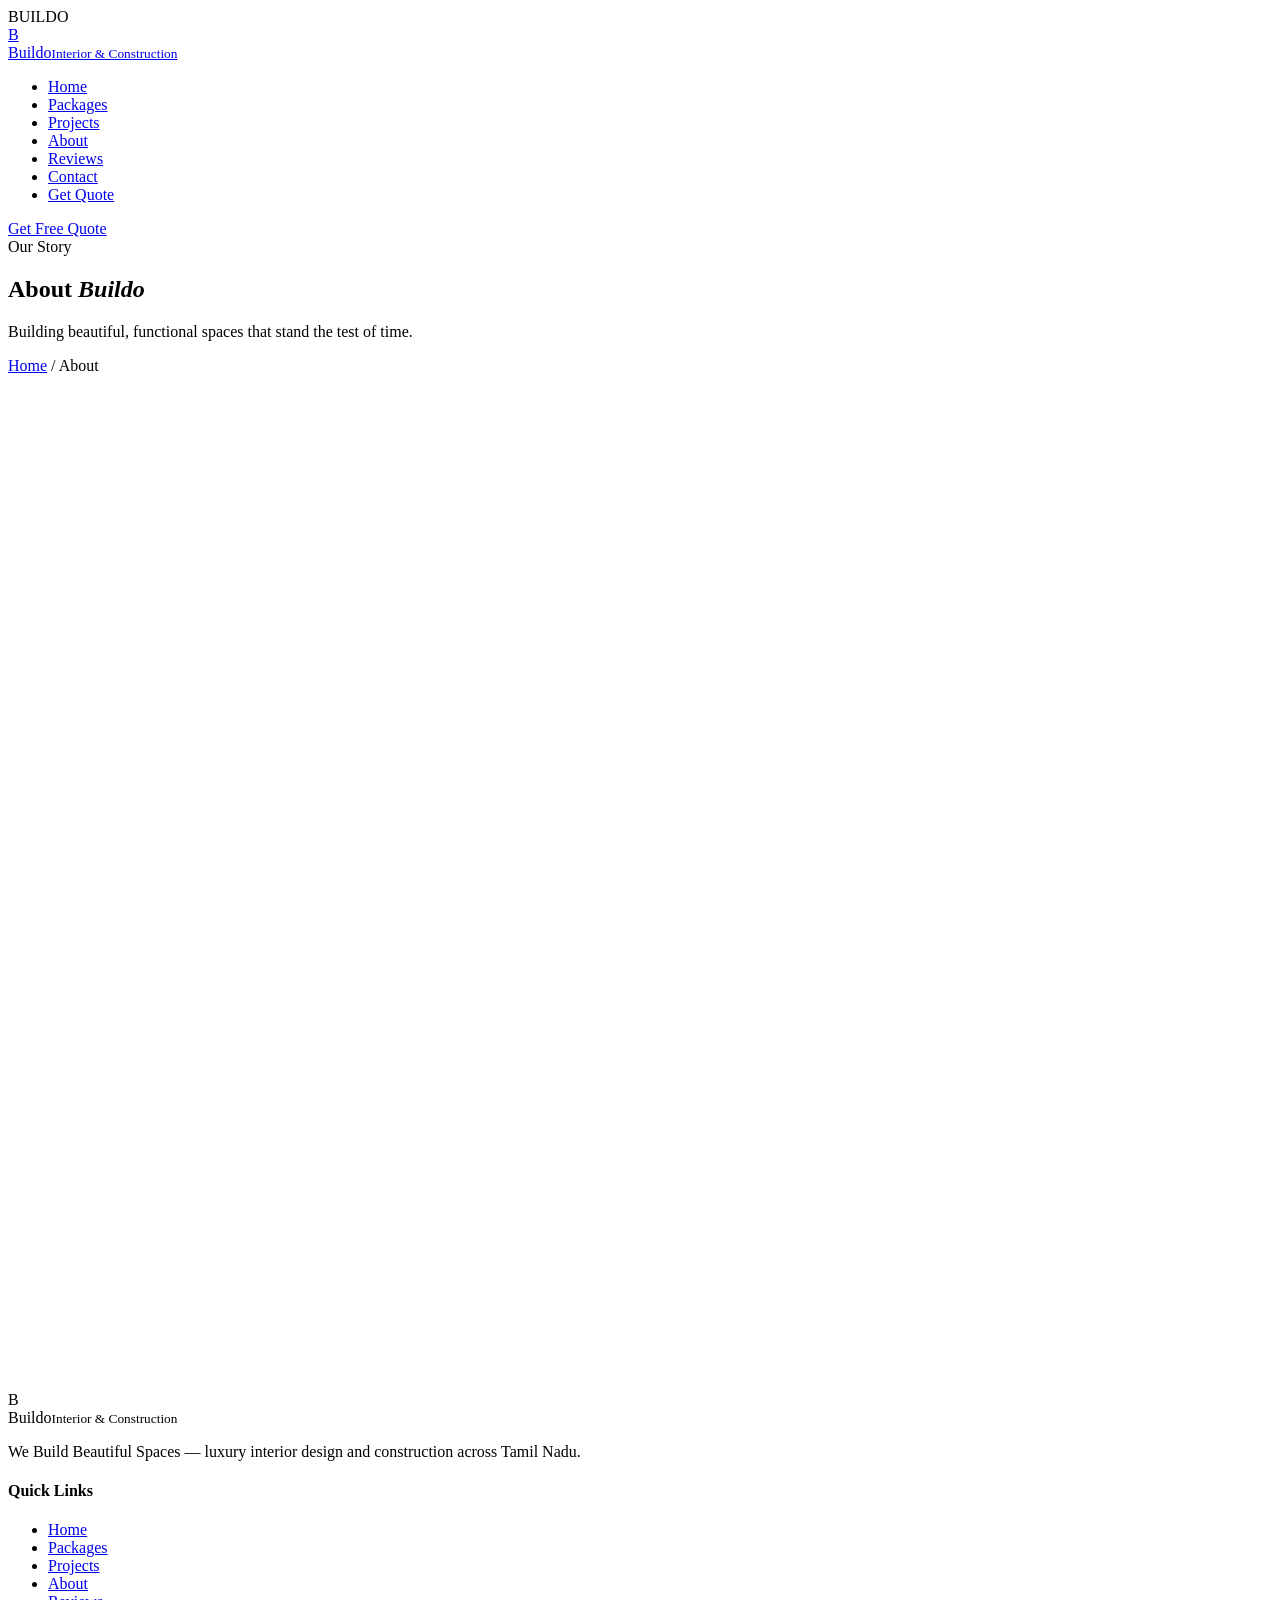
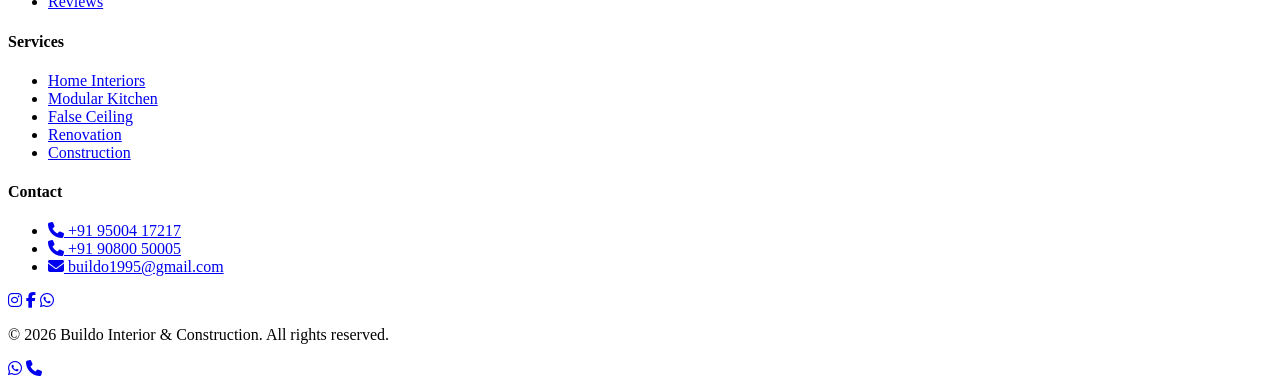
==== about.html @ f201aa7a "Add files via upload" ====
<!DOCTYPE html>
<html lang="en">
<head>
<meta charset="UTF-8">
<meta name="viewport" content="width=device-width, initial-scale=1.0">
<meta name="description" content="Learn about Buildo Interior & Construction — our story, vision, mission, quality commitment and journey.">
<meta name="keywords" content="interior design, modular kitchen, false ceiling, home interiors, construction company, Tamil Nadu, Buildo">
<title>About Us | Buildo Interior &amp; Construction</title>
<link rel="stylesheet" href="https://cdnjs.cloudflare.com/ajax/libs/font-awesome/6.5.0/css/all.min.css">
<link href="https://fonts.googleapis.com/css2?family=Poppins:wght@300;400;500;600;700;800&family=Playfair+Display:wght@500;600;700;800&display=swap" rel="stylesheet">
<link href="https://unpkg.com/aos@2.3.1/dist/aos.css" rel="stylesheet">
<link rel="stylesheet" href="assets/style.css">
<script type="application/ld+json">
{
  "@context": "https://schema.org",
  "@type": "HomeAndConstructionBusiness",
  "name": "Buildo Interior & Construction",
  "description": "Interior Design, Home Interiors, Modular Kitchen, False Ceiling, Renovation, Residential & Commercial Construction.",
  "telephone": "+91 9500417217",
  "priceRange": "\u20b92400 - \u20b92800 per sq.ft",
  "sameAs": ["https://www.instagram.com/buildo.in", "https://www.facebook.com/share/19HdktDzDb/?mibextid=wwXIfr"]
}
</script>
</head>
<body>

<div id="loader">
  <div class="loader-logo">BUILD<span>O</span></div>
  <div class="loader-bar"></div>
</div>
<div id="scrollProgress"></div>

<nav class="navbar" id="navbar">
  <div class="nav-container">
    <a href="index.html" class="logo">
      <div class="logo-mark">B</div>
      <div class="logo-text">Buildo<small>Interior &amp; Construction</small></div>
    </a>
    <ul class="nav-links" id="navLinks">
      <li><a href="index.html">Home</a></li>
      <li><a href="packages.html">Packages</a></li>
      <li><a href="projects.html">Projects</a></li>
      <li><a href="about.html" class="active">About</a></li>
      <li><a href="reviews.html">Reviews</a></li>
      <li><a href="contact.html">Contact</a></li>
      <li><a href="quote.html">Get Quote</a></li>
    </ul>
    <a href="quote.html" class="nav-cta">Get Free Quote</a>
    <div class="hamburger" id="hamburger"><span></span><span></span><span></span></div>
  </div>
</nav>

<section class="page-banner">
  <div class="container">
    <div class="eyebrow">Our Story</div>
    <h1>About <em>Buildo</em></h1>
    <p>Building beautiful, functional spaces that stand the test of time.</p>
    <div class="breadcrumb"><a href="index.html">Home</a> / About</div>
  </div>
</section>

<section class="about-page">
  <div class="container">
    <div class="about-grid">
      <div data-aos="fade-right">
        <div class="eyebrow">Who We Are</div>
        <h2 class="sec-title">Our <em>Story</em></h2>
        <p>Buildo Interior &amp; Construction was founded with a simple promise &mdash; to build beautiful, functional spaces that stand the test of time. From modular kitchens to full residential construction, we bring together design sensibility and engineering discipline under one roof.</p>
        <p>[Editable &mdash; add your founding story, years in business, and notable milestones here.]</p>
      </div>
      <div data-aos="fade-left">
        <div class="vm-grid">
          <div class="vm-card glass"><i class="fas fa-eye"></i><h4>Our Vision</h4><p>To be Tamil Nadu's most trusted name in interior design and construction, known for craftsmanship and integrity.</p></div>
          <div class="vm-card glass"><i class="fas fa-bullseye"></i><h4>Our Mission</h4><p>Deliver premium spaces on time and on budget, with transparent pricing and dependable execution.</p></div>
          <div class="vm-card glass"><i class="fas fa-award"></i><h4>Quality Commitment</h4><p>Only trusted, verified material brands go into every Buildo project &mdash; no compromises.</p></div>
          <div class="vm-card glass"><i class="fas fa-handshake"></i><h4>Transparent Pricing</h4><p>Clear per sq.ft packages with itemised inclusions &mdash; no hidden surprises.</p></div>
        </div>
      </div>
    </div>

    <div class="sec-head center" data-aos="fade-up">
      <div class="eyebrow">Our Journey</div>
      <h2 class="sec-title">Milestones</h2>
    </div>
    <ul class="about-timeline">
      <li data-aos="fade-up"><h4>[Editable Year]</h4><p>Buildo founded, first residential projects completed.</p></li>
      <li data-aos="fade-up" data-aos-delay="100"><h4>[Editable Year]</h4><p>Expanded into full interior design &amp; modular kitchen services.</p></li>
      <li data-aos="fade-up" data-aos-delay="200"><h4>[Editable Year]</h4><p>Crossed 100+ completed residential &amp; commercial projects.</p></li>
      <li data-aos="fade-up" data-aos-delay="300"><h4>Today</h4><p>Trusted by families and businesses for turnkey construction &amp; interiors.</p></li>
    </ul>
  </div>
</section>

<footer class="footer">
  <div class="container">
    <div class="footer-grid">
      <div class="footer-brand">
        <div class="logo">
          <div class="logo-mark">B</div>
          <div class="logo-text">Buildo<small>Interior &amp; Construction</small></div>
        </div>
        <p>We Build Beautiful Spaces &mdash; luxury interior design and construction across Tamil Nadu.</p>
      </div>
      <div>
        <h4>Quick Links</h4>
        <ul>
          <li><a href="index.html">Home</a></li>
          <li><a href="packages.html">Packages</a></li>
          <li><a href="projects.html">Projects</a></li>
          <li><a href="about.html">About</a></li>
          <li><a href="reviews.html">Reviews</a></li>
        </ul>
      </div>
      <div>
        <h4>Services</h4>
        <ul>
          <li><a href="index.html#services-section">Home Interiors</a></li>
          <li><a href="index.html#services-section">Modular Kitchen</a></li>
          <li><a href="index.html#services-section">False Ceiling</a></li>
          <li><a href="index.html#services-section">Renovation</a></li>
          <li><a href="index.html#services-section">Construction</a></li>
        </ul>
      </div>
      <div>
        <h4>Contact</h4>
        <ul>
          <li><a href="tel:+919500417217"><i class="fas fa-phone"></i> +91 95004 17217</a></li>
          <li><a href="tel:+919080050005"><i class="fas fa-phone"></i> +91 90800 50005</a></li>
          <li><a href="mailto:buildo1995@gmail.com"><i class="fas fa-envelope"></i> buildo1995@gmail.com</a></li>
        </ul>
        <div class="social-row">
          <a href="https://www.instagram.com/buildo.in" target="_blank"><i class="fab fa-instagram"></i></a>
          <a href="https://www.facebook.com/share/19HdktDzDb/?mibextid=wwXIfr" target="_blank"><i class="fab fa-facebook-f"></i></a>
          <a href="https://wa.me/919500417217" target="_blank"><i class="fab fa-whatsapp"></i></a>
        </div>
      </div>
    </div>
    <div class="footer-bottom">
      <p>&copy; 2026 Buildo Interior &amp; Construction. All rights reserved.</p>
    </div>
  </div>
</footer>

<div class="floating-buttons">
  <a href="https://wa.me/919500417217?text=Hello%20Buildo%2C%20I%27d%20like%20to%20know%20more%20about%20your%20services." class="float-btn whatsapp-btn" target="_blank" title="WhatsApp"><i class="fab fa-whatsapp"></i></a>
  <a href="tel:+919500417217" class="float-btn call-btn" title="Call Now"><i class="fas fa-phone"></i></a>
</div>

<script src="https://unpkg.com/aos@2.3.1/dist/aos.js"></script>
<script src="assets/script.js"></script>
</body>
</html>
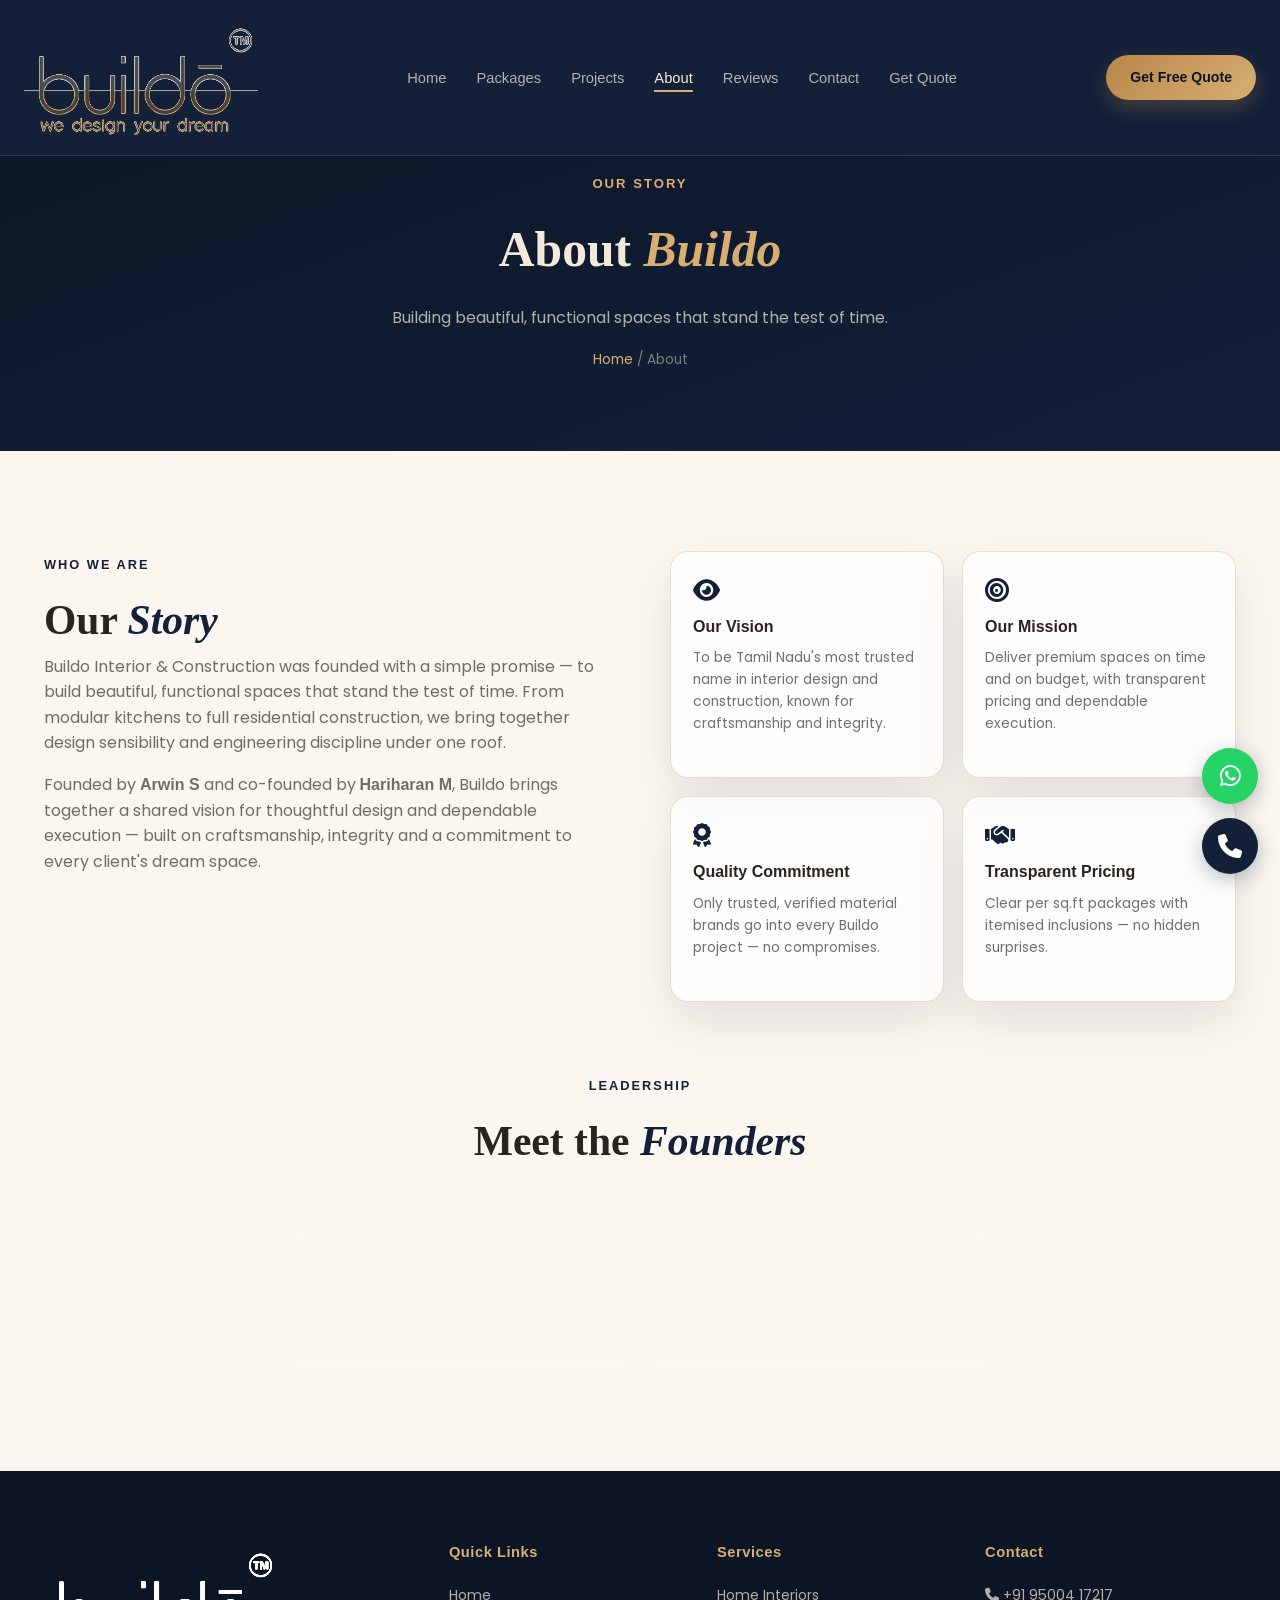
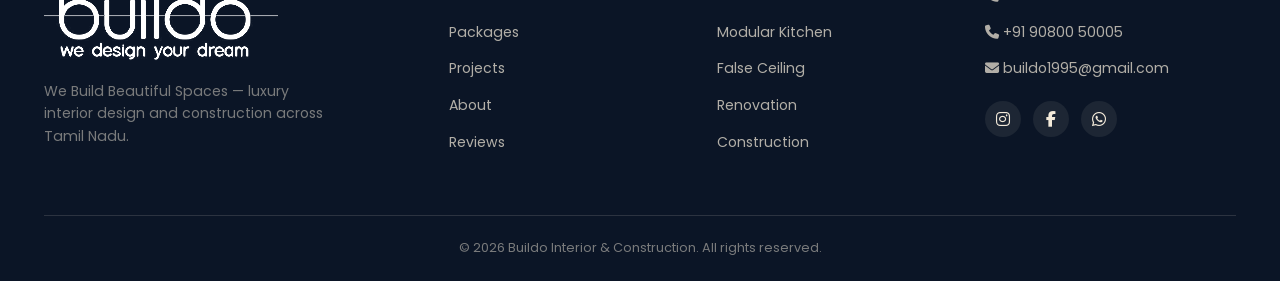
==== commit e1aaa85d: "Add files via upload" ====
--- a/about.html
+++ b/about.html
@@ -33,8 +33,7 @@
 <nav class="navbar" id="navbar">
   <div class="nav-container">
     <a href="index.html" class="logo">
-      <div class="logo-mark">B</div>
-      <div class="logo-text">Buildo<small>Interior &amp; Construction</small></div>
+      <img src="assets/images/logo.png" alt="Buildo Interior &amp; Construction" class="logo-img">
     </a>
     <ul class="nav-links" id="navLinks">
       <li><a href="index.html">Home</a></li>
@@ -51,6 +50,12 @@
 </nav>
 
 <section class="page-banner">
+  <div class="banner-bg">
+    <img src="https://res.cloudinary.com/lfgnusmd/image/upload/v1785431349/IMG_7926.JPG_qnjhv5.jpg" alt="" loading="lazy">
+    <img src="https://res.cloudinary.com/lfgnusmd/image/upload/v1785431477/IMG_6593.JPG_tkufyz.jpg" alt="" loading="lazy">
+    <img src="https://res.cloudinary.com/lfgnusmd/image/upload/v1785431706/IMG_8132.JPG_jsxn0u.jpg" alt="" loading="lazy">
+    <img src="https://res.cloudinary.com/lfgnusmd/image/upload/v1785431567/IMG_4994.JPG_d8kupg.jpg" alt="" loading="lazy">
+  </div>
   <div class="container">
     <div class="eyebrow">Our Story</div>
     <h1>About <em>Buildo</em></h1>
@@ -66,7 +71,7 @@
         <div class="eyebrow">Who We Are</div>
         <h2 class="sec-title">Our <em>Story</em></h2>
         <p>Buildo Interior &amp; Construction was founded with a simple promise &mdash; to build beautiful, functional spaces that stand the test of time. From modular kitchens to full residential construction, we bring together design sensibility and engineering discipline under one roof.</p>
-        <p>[Editable &mdash; add your founding story, years in business, and notable milestones here.]</p>
+        <p>Founded by <strong>Arwin S</strong> and co-founded by <strong>Hariharan M</strong>, Buildo brings together a shared vision for thoughtful design and dependable execution &mdash; built on craftsmanship, integrity and a commitment to every client's dream space.</p>
       </div>
       <div data-aos="fade-left">
         <div class="vm-grid">
@@ -79,15 +84,13 @@
     </div>
 
     <div class="sec-head center" data-aos="fade-up">
-      <div class="eyebrow">Our Journey</div>
-      <h2 class="sec-title">Milestones</h2>
+      <div class="eyebrow">Leadership</div>
+      <h2 class="sec-title">Meet the <em>Founders</em></h2>
     </div>
-    <ul class="about-timeline">
-      <li data-aos="fade-up"><h4>[Editable Year]</h4><p>Buildo founded, first residential projects completed.</p></li>
-      <li data-aos="fade-up" data-aos-delay="100"><h4>[Editable Year]</h4><p>Expanded into full interior design &amp; modular kitchen services.</p></li>
-      <li data-aos="fade-up" data-aos-delay="200"><h4>[Editable Year]</h4><p>Crossed 100+ completed residential &amp; commercial projects.</p></li>
-      <li data-aos="fade-up" data-aos-delay="300"><h4>Today</h4><p>Trusted by families and businesses for turnkey construction &amp; interiors.</p></li>
-    </ul>
+    <div class="vm-grid" style="grid-template-columns:repeat(2,1fr);max-width:700px;margin:0 auto;">
+      <div class="vm-card glass" data-aos="fade-up" style="text-align:center;"><i class="fas fa-user-tie"></i><h4>Arwin S</h4><p>Founder</p></div>
+      <div class="vm-card glass" data-aos="fade-up" data-aos-delay="100" style="text-align:center;"><i class="fas fa-user-tie"></i><h4>Hariharan M</h4><p>Co-Founder</p></div>
+    </div>
   </div>
 </section>
 
@@ -96,8 +99,7 @@
     <div class="footer-grid">
       <div class="footer-brand">
         <div class="logo">
-          <div class="logo-mark">B</div>
-          <div class="logo-text">Buildo<small>Interior &amp; Construction</small></div>
+          <img src="assets/images/logo-white.png" alt="Buildo Interior &amp; Construction" class="logo-img">
         </div>
         <p>We Build Beautiful Spaces &mdash; luxury interior design and construction across Tamil Nadu.</p>
       </div>
--- a/assets/style.css
+++ b/assets/style.css
@@ -0,0 +1,431 @@
+/* ==========================================================================
+   BUILDO INTERIOR & CONSTRUCTION — Design System
+   Cream base + Navy structure + Gold accent
+   ========================================================================== */
+
+:root{
+  --bg:#FBF7F0;
+  --bg-alt:#F3EADA;
+  --navy:#132038;
+  --navy-soft:#1D2E4F;
+  --navy-deep:#0B1526;
+  --gold:#B8874A;
+  --gold-soft:#D8AE72;
+  --ink:#2A2420;
+  --text:#2A2420;
+  --text-dim:rgba(42,36,32,0.66);
+  --text-faint:rgba(42,36,32,0.42);
+  --cream-text:#F3EADA;
+  --cream-text-dim:rgba(243,234,218,0.72);
+  --cream-text-faint:rgba(243,234,218,0.48);
+  --glass:rgba(255,255,255,0.78);
+  --glass-strong:rgba(255,255,255,0.92);
+  --border:rgba(184,135,74,0.28);
+  --navy-border:rgba(243,234,218,0.14);
+  --shadow:0 20px 50px rgba(19,32,56,0.10);
+  --shadow-navy:0 20px 50px rgba(11,21,38,0.35);
+}
+
+*{margin:0;padding:0;box-sizing:border-box;}
+html{scroll-behavior:smooth;}
+body{
+  font-family:'Poppins',sans-serif;
+  background:var(--bg);
+  color:var(--text);
+  overflow-x:clip;
+  line-height:1.6;
+}
+h1,h2,h3,.font-display{font-family:'Playfair Display',serif;}
+img{max-width:100%;display:block;}
+a{color:inherit;text-decoration:none;}
+ul{list-style:none;}
+button{font-family:inherit;cursor:pointer;border:none;background:none;}
+input,textarea,select{font-family:inherit;}
+.container{max-width:1240px;margin:0 auto;padding:0 24px;}
+section{padding:100px 0;position:relative;}
+::selection{background:var(--navy);color:#fff;}
+
+::-webkit-scrollbar{width:8px;}
+::-webkit-scrollbar-track{background:var(--bg);}
+::-webkit-scrollbar-thumb{background:var(--navy);border-radius:10px;}
+
+/* ---------- Loader ---------- */
+#loader{
+  position:fixed;inset:0;background:var(--navy);z-index:99999;
+  display:flex;align-items:center;justify-content:center;flex-direction:column;
+  transition:opacity .8s ease, visibility .8s ease;
+}
+#loader.hide{opacity:0;visibility:hidden;}
+.loader-logo{
+  font-family:'Playfair Display',serif;font-size:2.6rem;font-weight:700;
+  color:var(--cream-text);letter-spacing:4px;opacity:0;animation:loaderFade 1.6s ease forwards;
+}
+.loader-logo span{color:var(--cream-text);}
+.loader-bar{width:180px;height:2px;background:rgba(243,234,218,0.14);margin-top:22px;overflow:hidden;border-radius:2px;}
+.loader-bar::after{
+  content:'';display:block;width:40%;height:100%;background:var(--gold-soft);
+  animation:loaderMove 1.4s ease-in-out infinite;
+}
+@keyframes loaderMove{0%{transform:translateX(-100%);}100%{transform:translateX(350%);}}
+@keyframes loaderFade{from{opacity:0;transform:translateY(10px);}to{opacity:1;transform:translateY(0);}}
+
+/* ---------- Scroll progress ---------- */
+#scrollProgress{position:fixed;top:0;left:0;height:3px;width:0%;background:var(--navy);z-index:9998;transition:width .1s linear;}
+
+/* ---------- Navbar (Navy) ---------- */
+.navbar{
+  position:fixed;top:0;left:0;right:0;z-index:9990;
+  background:var(--navy);
+  border-bottom:1px solid var(--navy-border);
+  transition:box-shadow .3s ease, padding .3s ease;
+}
+.navbar.scrolled{box-shadow:var(--shadow-navy);}
+.nav-container{max-width:1280px;margin:0 auto;padding:16px 24px;display:flex;align-items:center;justify-content:space-between;gap:24px;}
+.navbar .logo{display:flex;align-items:center;gap:12px;}
+.navbar .logo-mark{
+  width:42px;height:42px;border-radius:12px;background:linear-gradient(135deg,var(--gold),var(--gold-soft));
+  color:var(--navy-deep);font-family:'Playfair Display',serif;font-weight:800;font-size:1.3rem;
+  display:flex;align-items:center;justify-content:center;flex-shrink:0;
+}
+.navbar .logo-text{font-family:'Playfair Display',serif;font-weight:700;font-size:1.25rem;color:var(--cream-text);line-height:1.1;}
+.navbar .logo-text small{display:block;font-family:'Poppins',sans-serif;font-weight:400;font-size:.62rem;letter-spacing:1.5px;text-transform:uppercase;color:var(--gold-soft);margin-top:2px;}
+.nav-links{display:flex;align-items:center;gap:30px;}
+.nav-links a{color:var(--cream-text-dim);font-size:.92rem;font-weight:500;position:relative;padding:6px 0;transition:color .25s;}
+.nav-links a::after{content:'';position:absolute;bottom:0;left:0;width:0;height:2px;background:var(--gold-soft);transition:width .25s;}
+.nav-links a:hover,.nav-links a.active{color:var(--cream-text);}
+.nav-links a:hover::after,.nav-links a.active::after{width:100%;}
+.nav-cta{
+  background:linear-gradient(135deg,var(--gold),var(--gold-soft));color:var(--navy-deep)!important;
+  padding:11px 24px;border-radius:30px;font-weight:600;font-size:.88rem;white-space:nowrap;
+  box-shadow:0 8px 20px rgba(184,135,74,0.3);transition:transform .25s;
+}
+.nav-cta:hover{transform:translateY(-2px);}
+.hamburger{display:none;flex-direction:column;gap:5px;cursor:pointer;padding:6px;z-index:10001;}
+.hamburger span{width:24px;height:2px;background:var(--cream-text);border-radius:2px;transition:.3s;}
+.hamburger.active span:nth-child(1){transform:translateY(7px) rotate(45deg);}
+.hamburger.active span:nth-child(2){opacity:0;}
+.hamburger.active span:nth-child(3){transform:translateY(-7px) rotate(-45deg);}
+
+@media(max-width:960px){
+  .nav-links{
+    position:fixed;top:0;right:0;width:78%;max-width:340px;height:100vh;
+    background:var(--navy);flex-direction:column;justify-content:center;align-items:flex-start;
+    gap:22px;padding:40px;transition:transform .35s ease;box-shadow:-10px 0 40px rgba(0,0,0,.3);z-index:10000;
+    transform:translateX(100%);
+  }
+  .nav-links.active{transform:translateX(0);}
+  .nav-cta{display:none;}
+  .hamburger{display:flex;}
+}
+
+/* ---------- Buttons ---------- */
+.btn{
+  display:inline-flex;align-items:center;gap:10px;padding:14px 28px;border-radius:30px;
+  font-weight:600;font-size:.92rem;transition:transform .25s,box-shadow .25s;
+}
+.btn-gold{background:linear-gradient(135deg,var(--gold),var(--gold-soft));color:#fff;box-shadow:0 10px 24px rgba(184,135,74,0.32);}
+.btn-gold:hover{transform:translateY(-3px);box-shadow:0 14px 30px rgba(184,135,74,0.42);}
+.btn-outline{border:1.5px solid var(--navy);color:var(--navy);background:transparent;}
+.btn-outline:hover{background:var(--navy);color:#fff;transform:translateY(-3px);}
+.btn-whatsapp{background:#25d366;color:#fff;box-shadow:0 10px 24px rgba(37,211,102,0.3);}
+.btn-whatsapp:hover{transform:translateY(-3px);}
+
+/* Hero/dark-context outline button (white text on navy) */
+.hero-btns .btn-outline,.page-banner .btn-outline{border-color:var(--gold-soft);color:var(--cream-text);}
+.hero-btns .btn-outline:hover{background:var(--gold-soft);color:var(--navy-deep);}
+
+/* ---------- Hero (Navy) ---------- */
+.hero{
+  position:relative;min-height:100vh;display:flex;align-items:center;justify-content:center;
+  background:linear-gradient(160deg,var(--navy-deep) 0%,var(--navy) 55%,var(--navy-soft) 100%);
+  overflow:hidden;padding-top:80px;
+}
+.hero-media{position:absolute;inset:0;background:radial-gradient(ellipse at 30% 20%,rgba(184,135,74,0.16),transparent 55%);}
+.particles{position:absolute;inset:0;pointer-events:none;}
+.particles span{position:absolute;width:3px;height:3px;border-radius:50%;background:var(--gold-soft);opacity:.5;animation:floatUp 12s linear infinite;}
+@keyframes floatUp{0%{transform:translateY(0);opacity:0;}10%{opacity:.6;}90%{opacity:.6;}100%{transform:translateY(-100vh);opacity:0;}}
+.hero-placeholder-note{position:absolute;top:96px;left:50%;transform:translateX(-50%);font-size:.72rem;color:var(--cream-text-faint);background:rgba(0,0,0,.25);padding:6px 14px;border-radius:20px;z-index:2;}
+.hero-content{position:relative;z-index:3;max-width:820px;text-align:center;margin:0 auto;padding:0 24px;}
+.hero-eyebrow{display:inline-block;color:var(--gold-soft);font-weight:600;letter-spacing:2px;text-transform:uppercase;font-size:.82rem;margin-bottom:22px;}
+.hero h1{font-size:clamp(2.4rem,5.6vw,4rem);font-weight:700;color:var(--cream-text);line-height:1.15;margin-bottom:22px;}
+.hero h1 em{font-style:italic;color:var(--gold-soft);}
+.hero-content > p{color:var(--cream-text-dim);font-size:1.08rem;max-width:600px;margin:0 auto 38px;}
+.hero-btns{display:flex;flex-wrap:wrap;gap:16px;justify-content:center;}
+.scroll-cue{position:absolute;bottom:34px;left:50%;transform:translateX(-50%);display:flex;flex-direction:column;align-items:center;gap:10px;z-index:3;}
+.scroll-cue span{font-size:.68rem;letter-spacing:2px;color:var(--cream-text-faint);}
+.scroll-cue .line{width:1px;height:38px;background:linear-gradient(var(--gold-soft),transparent);animation:scrollLine 1.8s ease infinite;}
+@keyframes scrollLine{0%{opacity:0;transform:scaleY(0);transform-origin:top;}50%{opacity:1;transform:scaleY(1);}100%{opacity:0;transform:scaleY(1);transform-origin:bottom;}}
+
+/* ---------- Page banner (Navy — inner pages) ---------- */
+.page-banner{
+  background:linear-gradient(160deg,var(--navy-deep) 0%,var(--navy) 100%);
+  padding:170px 0 80px;text-align:center;
+}
+.page-banner .eyebrow{color:var(--gold-soft);font-weight:600;letter-spacing:2px;text-transform:uppercase;font-size:.82rem;margin-bottom:16px;}
+.page-banner h1{font-size:clamp(2rem,4.6vw,3.1rem);color:var(--cream-text);font-weight:700;margin-bottom:16px;}
+.page-banner h1 em{font-style:italic;color:var(--gold-soft);}
+.page-banner > .container > p{color:var(--cream-text-dim);max-width:560px;margin:0 auto 18px;}
+.breadcrumb{color:var(--cream-text-faint);font-size:.85rem;}
+.breadcrumb a{color:var(--gold-soft);}
+
+/* ---------- Section heads (cream context) ---------- */
+.eyebrow{display:inline-block;color:var(--navy);font-weight:600;letter-spacing:2px;text-transform:uppercase;font-size:.8rem;margin-bottom:12px;}
+.sec-head{margin-bottom:50px;}
+.sec-head.center{text-align:center;max-width:640px;margin-left:auto;margin-right:auto;}
+.sec-title{font-size:clamp(1.9rem,3.6vw,2.6rem);font-weight:700;color:var(--ink);}
+.sec-title em{font-style:italic;color:var(--navy);}
+.sec-desc{color:var(--text-dim);margin-top:14px;font-size:1rem;}
+
+/* ---------- Glass cards ---------- */
+.glass{
+  background:var(--glass);backdrop-filter:blur(6px);border:1px solid var(--border);
+  border-radius:18px;box-shadow:var(--shadow);
+}
+
+/* ---------- Services ---------- */
+.services{background:var(--bg);}
+.services-grid{display:grid;grid-template-columns:repeat(4,1fr);gap:24px;}
+.service-card{padding:34px 26px;text-align:left;transition:transform .3s,box-shadow .3s;}
+.service-card:hover{transform:translateY(-8px);box-shadow:0 26px 50px rgba(19,32,56,0.14);}
+.service-card .icn{
+  width:56px;height:56px;border-radius:14px;background:linear-gradient(135deg,var(--navy),var(--navy-soft));
+  color:var(--cream-text);display:flex;align-items:center;justify-content:center;font-size:1.4rem;margin-bottom:18px;
+}
+.service-card h3{font-size:1.12rem;font-weight:700;color:var(--ink);margin-bottom:8px;}
+.service-card p{color:var(--text-dim);font-size:.92rem;}
+
+/* ---------- Why (cream, navy visual block) ---------- */
+.why{background:var(--bg-alt);}
+.why-grid{display:grid;grid-template-columns:1fr 1fr;gap:60px;align-items:center;margin-bottom:70px;}
+.why-visual .ph{
+  aspect-ratio:4/3;border-radius:20px;background:linear-gradient(160deg,var(--navy),var(--navy-soft));
+  display:flex;align-items:center;justify-content:center;color:var(--cream-text-faint);font-size:.85rem;text-align:center;padding:24px;
+  box-shadow:var(--shadow-navy);
+}
+.why-list li{display:flex;gap:20px;margin-bottom:28px;}
+.why-list .num{font-family:'Playfair Display',serif;font-size:1.6rem;font-weight:700;color:var(--navy);flex-shrink:0;}
+.why-list h4{font-size:1.05rem;font-weight:700;color:var(--ink);margin-bottom:4px;}
+.why-list p{color:var(--text-dim);font-size:.92rem;}
+.counters{display:grid;grid-template-columns:repeat(4,1fr);gap:20px;}
+.counter-box{background:var(--navy);border-radius:18px;padding:32px 20px;text-align:center;box-shadow:var(--shadow-navy);}
+.counter-box .num{font-family:'Playfair Display',serif;font-size:2.4rem;font-weight:700;color:var(--cream-text);}
+.counter-box .label{color:var(--cream-text-dim);font-size:.85rem;margin-top:6px;}
+
+/* ---------- Package preview (Home) ---------- */
+.pkg-preview{background:var(--bg);}
+.pkg-preview-grid{display:grid;grid-template-columns:repeat(3,1fr);gap:26px;}
+.pkg-mini{padding:32px 26px;text-align:center;position:relative;}
+.pkg-mini.feat{border-color:var(--navy);box-shadow:0 24px 50px rgba(19,32,56,0.16);transform:scale(1.03);}
+.pkg-mini .tag{position:absolute;top:-13px;left:50%;transform:translateX(-50%);background:var(--navy);color:#fff;font-size:.7rem;font-weight:700;padding:5px 16px;border-radius:20px;letter-spacing:.5px;}
+.pkg-mini h3{font-size:1.2rem;font-weight:700;color:var(--ink);margin-bottom:8px;}
+.pkg-mini .price{font-family:'Playfair Display',serif;font-size:2rem;font-weight:700;color:var(--navy);margin-bottom:6px;}
+.pkg-mini .price span{font-size:.85rem;font-weight:400;color:var(--text-faint);}
+.pkg-mini .note{color:var(--text-dim);font-size:.82rem;margin-bottom:22px;min-height:38px;}
+
+/* ---------- Process ---------- */
+.process{background:var(--bg-alt);}
+.timeline{display:grid;grid-template-columns:repeat(5,1fr);gap:20px;}
+.tl-step{text-align:center;}
+.tl-step .dot{
+  width:52px;height:52px;border-radius:50%;background:linear-gradient(135deg,var(--navy),var(--navy-soft));
+  color:var(--cream-text);display:flex;align-items:center;justify-content:center;font-weight:700;
+  margin:0 auto 16px;box-shadow:var(--shadow-navy);
+}
+.tl-step h4{font-size:1rem;font-weight:700;color:var(--ink);margin-bottom:6px;}
+.tl-step p{color:var(--text-dim);font-size:.85rem;}
+
+/* ---------- Final CTA (Navy) ---------- */
+.final-cta{background:linear-gradient(160deg,var(--navy-deep),var(--navy));text-align:center;}
+.final-cta h2{font-size:clamp(1.8rem,3.6vw,2.6rem);color:var(--cream-text);font-weight:700;margin-bottom:16px;}
+.final-cta > .container > p{color:var(--cream-text-dim);margin-bottom:34px;}
+
+/* ---------- Footer (Navy) ---------- */
+.footer{background:var(--navy-deep);padding:70px 0 0;}
+.footer-grid{display:grid;grid-template-columns:1.6fr 1fr 1fr 1.1fr;gap:40px;padding-bottom:50px;}
+.footer-brand .logo{display:flex;align-items:center;gap:12px;margin-bottom:16px;}
+.footer-brand .logo-mark{
+  width:42px;height:42px;border-radius:12px;background:linear-gradient(135deg,var(--gold),var(--gold-soft));
+  color:var(--navy-deep);font-family:'Playfair Display',serif;font-weight:800;font-size:1.3rem;
+  display:flex;align-items:center;justify-content:center;
+}
+.footer-brand .logo-text{font-family:'Playfair Display',serif;font-weight:700;font-size:1.2rem;color:var(--cream-text);}
+.footer-brand .logo-text small{display:block;font-family:'Poppins',sans-serif;font-weight:400;font-size:.62rem;letter-spacing:1.5px;text-transform:uppercase;color:var(--gold-soft);}
+.footer-brand > p{color:var(--cream-text-faint);font-size:.88rem;max-width:280px;}
+.footer h4{color:var(--gold-soft);font-size:.92rem;font-weight:600;letter-spacing:.5px;margin-bottom:18px;}
+.footer ul li{margin-bottom:11px;}
+.footer ul li a{color:var(--cream-text-dim);font-size:.88rem;transition:color .2s;}
+.footer ul li a:hover{color:var(--gold-soft);}
+.social-row{display:flex;gap:12px;margin-top:20px;}
+.social-row a{
+  width:36px;height:36px;border-radius:50%;background:rgba(243,234,218,0.08);color:var(--cream-text);
+  display:flex;align-items:center;justify-content:center;transition:background .25s,color .25s;
+}
+.social-row a:hover{background:var(--navy-soft);color:var(--gold-soft);}
+.footer-bottom{border-top:1px solid var(--navy-border);padding:22px 0;text-align:center;}
+.footer-bottom p{color:var(--cream-text-faint);font-size:.8rem;}
+
+/* ---------- Floating buttons ---------- */
+.floating-buttons{position:fixed;bottom:26px;right:22px;display:flex;flex-direction:column;gap:14px;z-index:9999;}
+.float-btn{
+  width:56px;height:56px;border-radius:50%;display:flex;align-items:center;justify-content:center;
+  font-size:1.5rem;color:#fff;box-shadow:0 6px 20px rgba(19,32,56,0.28);
+  transition:transform .3s;animation:pulseBtn 2.4s infinite;
+}
+.float-btn:hover{transform:scale(1.12);}
+.whatsapp-btn{background:#25d366;}
+.call-btn{background:var(--navy);}
+@keyframes pulseBtn{0%,100%{box-shadow:0 6px 20px rgba(19,32,56,0.28);}50%{box-shadow:0 6px 26px rgba(184,135,74,0.4);}}
+
+/* ---------- Forms ---------- */
+.form-card{padding:36px 30px;}
+.form-grid{display:grid;grid-template-columns:1fr 1fr;gap:18px;}
+.field{margin-bottom:18px;}
+.field label{display:block;font-size:.85rem;font-weight:600;color:var(--ink);margin-bottom:8px;}
+.field input,.field textarea,.field select{
+  width:100%;padding:13px 16px;border-radius:10px;border:1.5px solid var(--border);
+  background:#fff;color:var(--ink);font-size:.92rem;transition:border-color .2s;
+}
+.field input:focus,.field textarea:focus,.field select:focus{outline:none;border-color:var(--navy);}
+.field textarea{resize:vertical;}
+
+/* ---------- About page ---------- */
+.about-page{background:var(--bg);}
+.about-grid{display:grid;grid-template-columns:1fr 1fr;gap:60px;align-items:start;margin-bottom:70px;}
+.about-grid p{color:var(--text-dim);margin-bottom:16px;}
+.vm-grid{display:grid;grid-template-columns:1fr 1fr;gap:18px;}
+.vm-card{padding:26px 22px;}
+.vm-card i{color:var(--navy);font-size:1.5rem;margin-bottom:12px;}
+.vm-card h4{font-size:1rem;font-weight:700;color:var(--ink);margin-bottom:8px;}
+.vm-card p{color:var(--text-dim);font-size:.86rem;}
+.about-timeline{display:grid;grid-template-columns:repeat(4,1fr);gap:20px;}
+.about-timeline li{background:#fff;border:1px solid var(--border);border-radius:16px;padding:26px 20px;text-align:center;box-shadow:var(--shadow);}
+.about-timeline h4{font-family:'Playfair Display',serif;color:var(--navy);font-size:1.2rem;margin-bottom:8px;}
+.about-timeline p{color:var(--text-dim);font-size:.85rem;}
+
+/* ---------- Contact page ---------- */
+.contact-page{background:var(--bg);}
+.contact-grid{display:grid;grid-template-columns:1fr 1fr;gap:40px;align-items:start;}
+.contact-info-card{padding:30px 26px;}
+.contact-info-card .row{display:flex;gap:16px;padding:14px 0;border-bottom:1px solid var(--border);align-items:flex-start;}
+.contact-info-card .row:last-of-type{border-bottom:none;}
+.contact-info-card .row i{color:var(--navy);font-size:1.1rem;margin-top:3px;width:20px;}
+.contact-info-card h5{font-size:.82rem;font-weight:700;color:var(--ink);margin-bottom:2px;}
+.contact-info-card a,.contact-info-card p{color:var(--text-dim);font-size:.9rem;}
+.map-placeholder{
+  margin-top:20px;border-radius:16px;border:1.5px dashed var(--border);background:var(--bg-alt);
+  padding:40px 20px;display:flex;flex-direction:column;align-items:center;gap:10px;color:var(--text-faint);font-size:.85rem;text-align:center;
+}
+
+/* ---------- Projects page ---------- */
+.projects-page{background:var(--bg);}
+.filter-bar{display:flex;flex-wrap:wrap;gap:12px;margin-bottom:36px;justify-content:center;}
+.filter-btn{
+  padding:9px 20px;border-radius:24px;border:1.5px solid var(--border);background:#fff;color:var(--text-dim);
+  font-size:.85rem;font-weight:600;transition:.25s;
+}
+.filter-btn:hover{border-color:var(--navy);color:var(--navy);}
+.filter-btn.active{background:var(--navy);border-color:var(--navy);color:var(--cream-text);}
+.masonry{display:grid;grid-template-columns:repeat(3,1fr);gap:22px;}
+.proj-item{position:relative;border-radius:16px;overflow:hidden;box-shadow:var(--shadow);}
+.proj-item .ph{
+  aspect-ratio:4/3;background:linear-gradient(160deg,var(--bg-alt),var(--border));
+  display:flex;align-items:center;justify-content:center;color:var(--text-faint);font-size:.78rem;text-align:center;padding:16px;
+}
+.proj-overlay{
+  position:absolute;inset:0;background:linear-gradient(0deg,rgba(11,21,38,0.88),transparent 60%);
+  display:flex;flex-direction:column;justify-content:flex-end;padding:18px;opacity:0;transition:opacity .3s;
+}
+.proj-item:hover .proj-overlay{opacity:1;}
+.proj-overlay .cat{color:var(--gold-soft);font-size:.72rem;font-weight:600;letter-spacing:1px;text-transform:uppercase;margin-bottom:4px;}
+.proj-overlay h4{color:#fff;font-size:.98rem;font-weight:600;}
+
+/* ---------- Reviews page ---------- */
+.reviews-page{background:var(--bg);padding:150px 0 90px;}
+.review-track-wrap{overflow:hidden;}
+.review-track{display:flex;gap:22px;width:max-content;animation:scrollReviews 34s linear infinite;}
+.review-track:hover{animation-play-state:paused;}
+@keyframes scrollReviews{from{transform:translateX(0);}to{transform:translateX(-50%);}}
+.review-card{width:320px;padding:28px 24px;flex-shrink:0;}
+.stars{color:var(--navy);font-size:.95rem;margin-bottom:14px;letter-spacing:2px;}
+.review-card p{color:var(--text-dim);font-size:.92rem;font-style:italic;margin-bottom:20px;}
+.review-person{display:flex;align-items:center;gap:12px;}
+.review-avatar{width:42px;height:42px;border-radius:50%;background:linear-gradient(135deg,var(--navy),var(--navy-soft));color:var(--cream-text);display:flex;align-items:center;justify-content:center;font-weight:700;}
+.review-person h5{font-size:.92rem;font-weight:700;color:var(--ink);}
+.review-person span{font-size:.78rem;color:var(--text-faint);}
+
+/* ---------- Quote page ---------- */
+.quote-page{background:var(--bg);}
+.quote-wrap{padding:40px 34px;max-width:820px;margin:0 auto;}
+
+/* ---------- Packages page ---------- */
+.packages-page{background:var(--bg);}
+.compare-strip{display:grid;grid-template-columns:repeat(3,1fr);gap:18px;margin-bottom:46px;}
+.cs-item{background:var(--navy);border-radius:16px;padding:22px;text-align:center;box-shadow:var(--shadow-navy);}
+.cs-item h5{color:var(--cream-text);font-size:.85rem;font-weight:600;letter-spacing:.5px;text-transform:uppercase;margin-bottom:8px;}
+.cs-item .p{font-family:'Playfair Display',serif;color:var(--cream-text);font-size:1.3rem;font-weight:700;}
+.pkg-stack{display:flex;flex-direction:column;gap:20px;}
+.pkg-card{background:#fff;border:1px solid var(--border);border-radius:18px;overflow:hidden;box-shadow:var(--shadow);}
+.pkg-card-head{display:flex;align-items:center;justify-content:space-between;padding:26px 30px;cursor:pointer;gap:20px;flex-wrap:wrap;}
+.pkg-card-head .left{display:flex;align-items:center;gap:18px;}
+.pkg-badge{
+  width:52px;height:52px;border-radius:14px;background:linear-gradient(135deg,var(--navy),var(--navy-soft));
+  color:var(--cream-text);display:flex;align-items:center;justify-content:center;font-size:1.3rem;flex-shrink:0;
+}
+.pkg-card-head h3{font-size:1.15rem;font-weight:700;color:var(--ink);}
+.pkg-card-head .sub{color:var(--text-dim);font-size:.82rem;margin-top:4px;}
+.pkg-card-head .right{display:flex;align-items:center;gap:20px;}
+.pkg-card-head .price{text-align:right;}
+.pkg-card-head .amt{font-family:'Playfair Display',serif;font-size:1.5rem;font-weight:700;color:var(--navy);}
+.pkg-card-head .unit{font-size:.72rem;color:var(--text-faint);}
+.toggle-btn{
+  width:38px;height:38px;border-radius:50%;background:var(--bg-alt);color:var(--navy);
+  display:flex;align-items:center;justify-content:center;transition:transform .3s,background .3s;
+}
+.pkg-card.open .toggle-btn{transform:rotate(45deg);background:var(--navy);color:#fff;}
+.pkg-card-body{max-height:0;overflow:hidden;transition:max-height .5s ease;}
+.pkg-card.open .pkg-card-body{max-height:4000px;}
+.pkg-card-inner{padding:0 30px 34px;border-top:1px solid var(--border);}
+.pkg-detail-grid{display:grid;grid-template-columns:repeat(3,1fr);gap:24px;margin-top:26px;}
+.pkg-detail-block h5{display:flex;align-items:center;gap:8px;color:var(--navy);font-size:.9rem;font-weight:700;margin-bottom:10px;}
+.pkg-detail-block h5 i{color:var(--navy);}
+.pkg-detail-block ul li{color:var(--text-dim);font-size:.82rem;padding:4px 0 4px 16px;position:relative;}
+.pkg-detail-block ul li::before{content:'';position:absolute;left:0;top:12px;width:5px;height:5px;border-radius:50%;background:var(--navy);}
+.pkg-exclusions{margin-top:30px;padding-top:24px;border-top:1px dashed var(--border);}
+.pkg-exclusions h5{color:var(--ink);font-size:.9rem;font-weight:700;margin-bottom:12px;}
+.tags{display:flex;flex-wrap:wrap;gap:10px;}
+.tags span{background:var(--bg-alt);color:var(--text-dim);font-size:.78rem;padding:6px 14px;border-radius:16px;}
+.pkg-note{color:var(--text-faint);font-size:.78rem;margin-top:18px;font-style:italic;}
+.pkg-cta-row{display:flex;flex-wrap:wrap;gap:14px;margin-top:24px;}
+
+/* ---------- Responsive ---------- */
+@media(max-width:1080px){
+  .services-grid{grid-template-columns:repeat(2,1fr);}
+  .pkg-preview-grid{grid-template-columns:1fr;}
+  .pkg-mini.feat{transform:none;}
+  .timeline{grid-template-columns:repeat(3,1fr);}
+  .masonry{grid-template-columns:repeat(2,1fr);}
+  .pkg-detail-grid{grid-template-columns:repeat(2,1fr);}
+  .footer-grid{grid-template-columns:1fr 1fr;}
+}
+@media(max-width:900px){
+  .why-grid,.about-grid,.contact-grid{grid-template-columns:1fr;}
+  .counters{grid-template-columns:repeat(2,1fr);}
+  .compare-strip{grid-template-columns:1fr;}
+  .pkg-card-head{padding:22px;}
+  .pkg-card-inner{padding:0 22px 30px;}
+  section{padding:70px 0;}
+  .page-banner{padding:150px 0 70px;}
+}
+@media(max-width:680px){
+  .services-grid{grid-template-columns:1fr;}
+  .timeline{grid-template-columns:repeat(2,1fr);}
+  .masonry{grid-template-columns:1fr;}
+  .about-timeline{grid-template-columns:1fr 1fr;}
+  .pkg-detail-grid{grid-template-columns:1fr;}
+  .footer-grid{grid-template-columns:1fr;text-align:left;}
+}
+@media(max-width:520px){
+  .form-grid{grid-template-columns:1fr;}
+  .pkg-card-head .right{width:100%;justify-content:space-between;}
+  .review-card{width:270px;}
+}
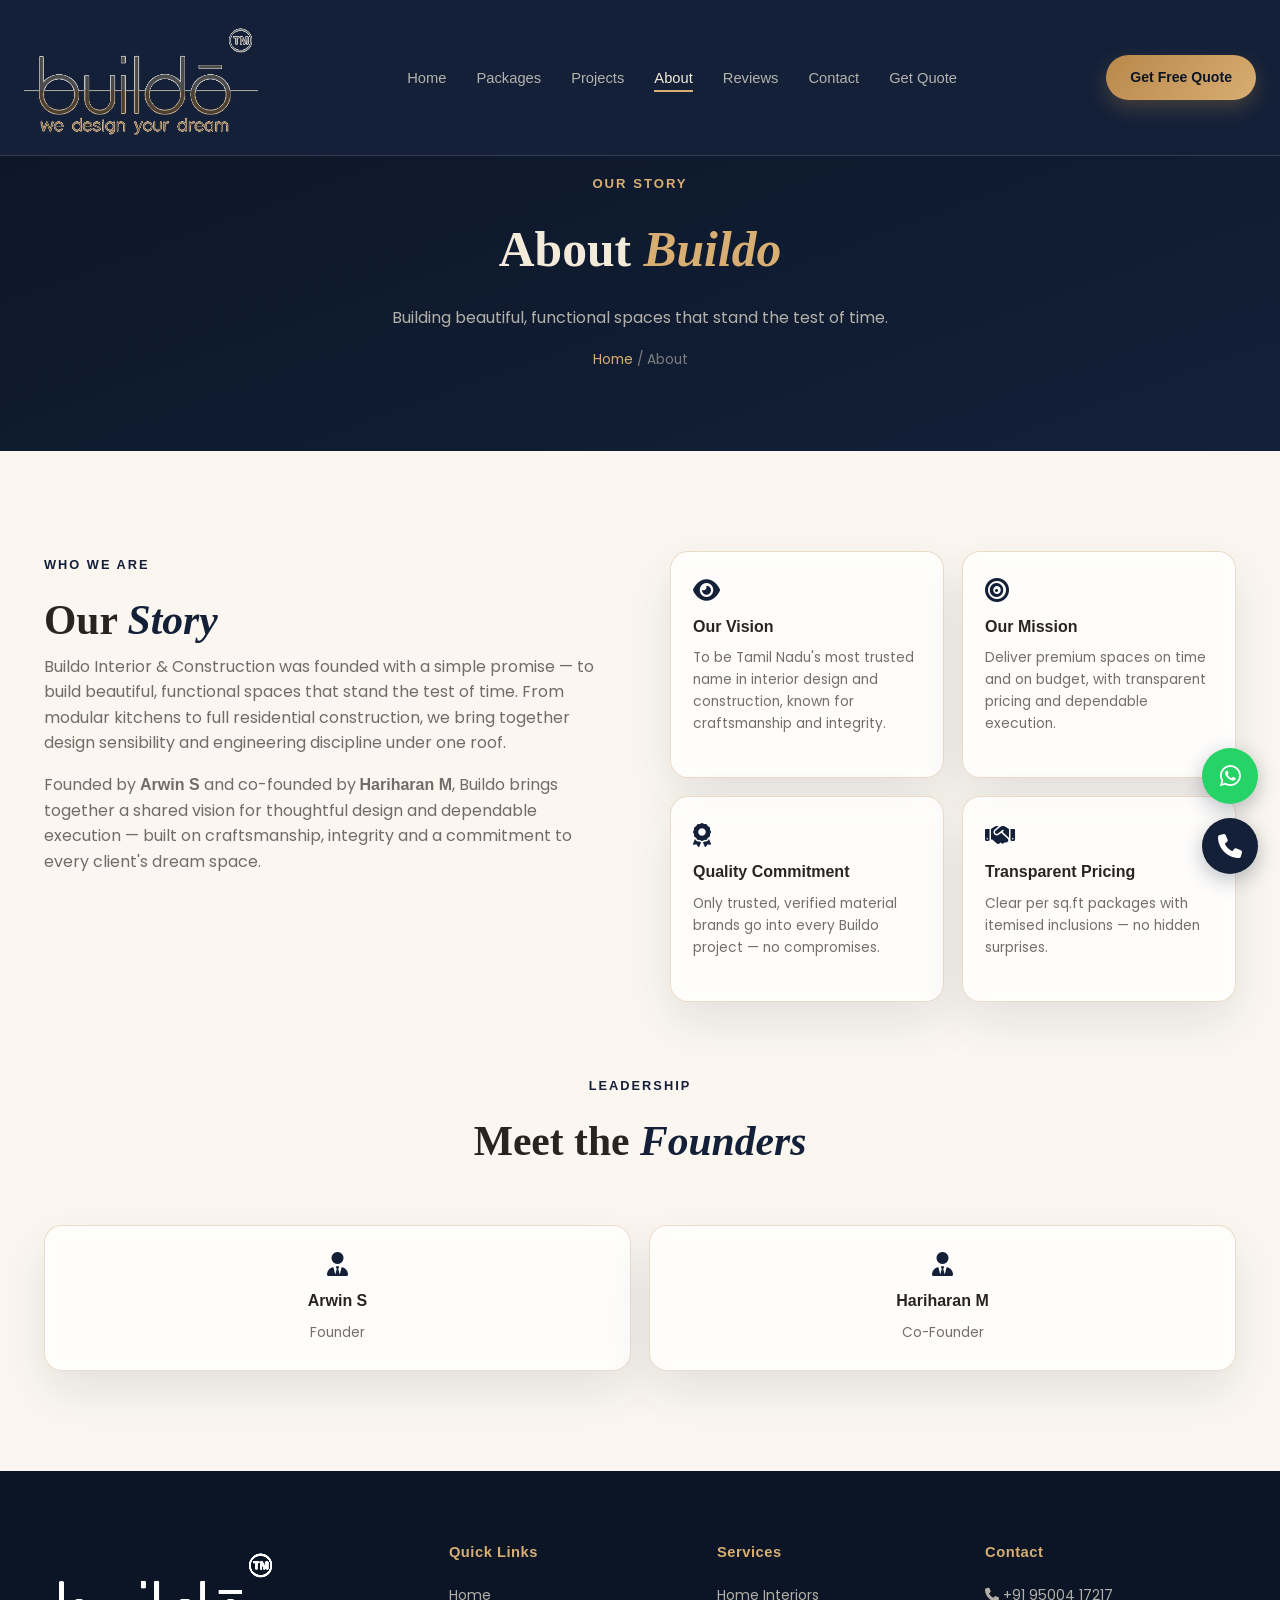
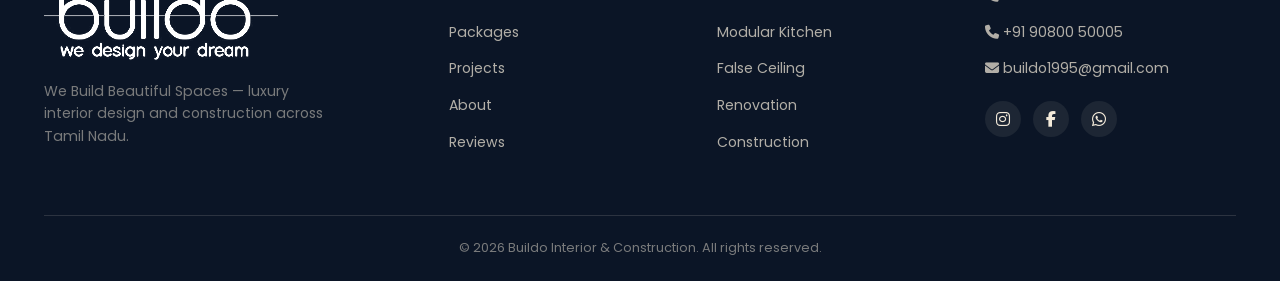
==== commit c8466f9d: "Add files via upload" ====
--- a/about.html
+++ b/about.html
@@ -87,7 +87,7 @@
       <div class="eyebrow">Leadership</div>
       <h2 class="sec-title">Meet the <em>Founders</em></h2>
     </div>
-    <div class="vm-grid" style="grid-template-columns:repeat(2,1fr);max-width:700px;margin:0 auto;">
+    <div class="vm-grid founders-grid">
       <div class="vm-card glass" data-aos="fade-up" style="text-align:center;"><i class="fas fa-user-tie"></i><h4>Arwin S</h4><p>Founder</p></div>
       <div class="vm-card glass" data-aos="fade-up" data-aos-delay="100" style="text-align:center;"><i class="fas fa-user-tie"></i><h4>Hariharan M</h4><p>Co-Founder</p></div>
     </div>
